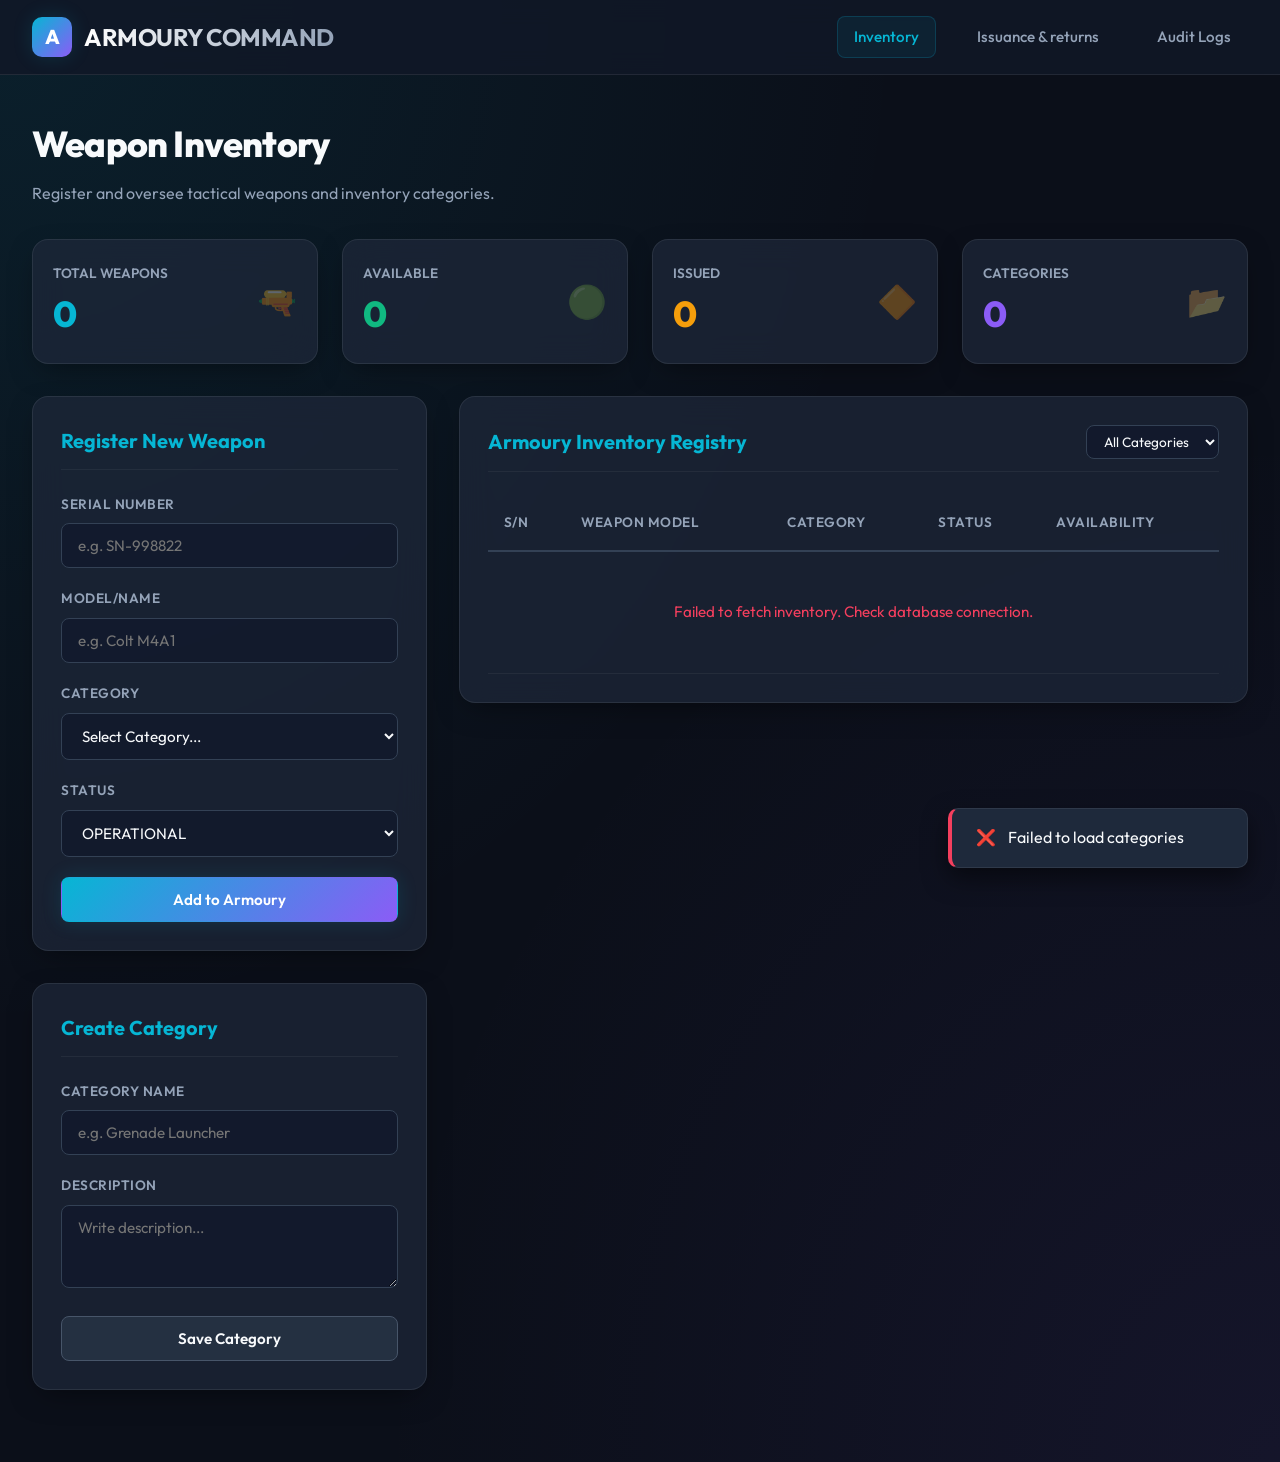
==== target/classes/static/index.html @ dfa246cc "Initial commit" ====
<!DOCTYPE html>
<html lang="en">
<head>
  <meta charset="UTF-8">
  <meta name="viewport" content="width=device-width, initial-scale=1.0">
  <title>Armoury Inventory - Armoury Management System</title>
  <link rel="stylesheet" href="style.css">
</head>
<body>

  <!-- Navigation -->
  <header>
    <div class="nav-container">
      <div class="logo-section">
        <div class="logo-icon">A</div>
        <div class="logo-text">ARMOURY COMMAND</div>
      </div>
      <nav class="nav-links">
        <a href="index.html" class="nav-link active" id="nav-inventory">Inventory</a>
        <a href="issuance.html" class="nav-link" id="nav-issuance">Issuance & returns</a>
        <a href="audit.html" class="nav-link" id="nav-audit">Audit Logs</a>
      </nav>
    </div>
  </header>

  <main>
    <!-- Page Title -->
    <div class="page-title-section">
      <h1 class="page-title">Weapon Inventory</h1>
      <p class="page-subtitle">Register and oversee tactical weapons and inventory categories.</p>
    </div>

    <!-- Overview Counters -->
    <div style="display: grid; grid-template-columns: repeat(auto-fit, minmax(220px, 1fr)); gap: 1.5rem; margin-bottom: 2rem;">
      <div class="glass-card" style="margin-bottom: 0; padding: 1.25rem; display: flex; align-items: center; justify-content: space-between;">
        <div>
          <span style="font-size: 0.85rem; text-transform: uppercase; color: var(--text-muted); font-weight: 600;">Total Weapons</span>
          <h2 id="stat-total" style="font-size: 2.25rem; font-weight: 800; color: var(--accent-cyan);">0</h2>
        </div>
        <div style="font-size: 2rem; opacity: 0.3;">🔫</div>
      </div>
      <div class="glass-card" style="margin-bottom: 0; padding: 1.25rem; display: flex; align-items: center; justify-content: space-between;">
        <div>
          <span style="font-size: 0.85rem; text-transform: uppercase; color: var(--text-muted); font-weight: 600;">Available</span>
          <h2 id="stat-available" style="font-size: 2.25rem; font-weight: 800; color: var(--accent-emerald);">0</h2>
        </div>
        <div style="font-size: 2rem; opacity: 0.3;">🟢</div>
      </div>
      <div class="glass-card" style="margin-bottom: 0; padding: 1.25rem; display: flex; align-items: center; justify-content: space-between;">
        <div>
          <span style="font-size: 0.85rem; text-transform: uppercase; color: var(--text-muted); font-weight: 600;">Issued</span>
          <h2 id="stat-issued" style="font-size: 2.25rem; font-weight: 800; color: var(--accent-amber);">0</h2>
        </div>
        <div style="font-size: 2rem; opacity: 0.3;">🔶</div>
      </div>
      <div class="glass-card" style="margin-bottom: 0; padding: 1.25rem; display: flex; align-items: center; justify-content: space-between;">
        <div>
          <span style="font-size: 0.85rem; text-transform: uppercase; color: var(--text-muted); font-weight: 600;">Categories</span>
          <h2 id="stat-categories" style="font-size: 2.25rem; font-weight: 800; color: var(--accent-purple);">0</h2>
        </div>
        <div style="font-size: 2rem; opacity: 0.3;">📂</div>
      </div>
    </div>

    <!-- Main Grid -->
    <div class="dashboard-grid">
      
      <!-- Sidebar Control Panels -->
      <div class="sidebar-column">
        <!-- Weapon Registration Form -->
        <div class="glass-card">
          <div class="card-header">Register New Weapon</div>
          <form id="form-add-weapon">
            <div class="form-group">
              <label class="form-label">Serial Number</label>
              <input type="text" id="weapon-sn" class="form-control" placeholder="e.g. SN-998822" required>
            </div>
            <div class="form-group">
              <label class="form-label">Model/Name</label>
              <input type="text" id="weapon-name" class="form-control" placeholder="e.g. Colt M4A1" required>
            </div>
            <div class="form-group">
              <label class="form-label">Category</label>
              <select id="weapon-category-select" class="form-control" required>
                <option value="">Select Category...</option>
              </select>
            </div>
            <div class="form-group">
              <label class="form-label">Status</label>
              <select id="weapon-status" class="form-control">
                <option value="OPERATIONAL">OPERATIONAL</option>
                <option value="MAINTENANCE">MAINTENANCE</option>
                <option value="DECOMMISSIONED">DECOMMISSIONED</option>
              </select>
            </div>
            <button type="submit" class="btn btn-primary" id="btn-submit-weapon">Add to Armoury</button>
          </form>
        </div>

        <!-- Category Addition Form -->
        <div class="glass-card">
          <div class="card-header">Create Category</div>
          <form id="form-add-category">
            <div class="form-group">
              <label class="form-label">Category Name</label>
              <input type="text" id="category-name" class="form-control" placeholder="e.g. Grenade Launcher" required>
            </div>
            <div class="form-group">
              <label class="form-label">Description</label>
              <textarea id="category-desc" class="form-control" placeholder="Write description..." rows="3"></textarea>
            </div>
            <button type="submit" class="btn btn-secondary" id="btn-submit-category">Save Category</button>
          </form>
        </div>
      </div>

      <!-- Main Content Column -->
      <div class="main-column">
        <!-- Weapon List Panel -->
        <div class="glass-card">
          <div class="card-header">
            <span>Armoury Inventory Registry</span>
            <div style="display: flex; gap: 0.5rem; align-items: center;">
              <select id="filter-category" class="form-control" style="width: auto; padding: 0.4rem 0.8rem; font-size: 0.85rem;">
                <option value="all">All Categories</option>
              </select>
            </div>
          </div>

          <div class="table-container">
            <table id="table-weapons">
              <thead>
                <tr>
                  <th>S/N</th>
                  <th>Weapon Model</th>
                  <th>Category</th>
                  <th>Status</th>
                  <th>Availability</th>
                </tr>
              </thead>
              <tbody id="weapons-list-body">
                <tr>
                  <td colspan="5" class="empty-state">Loading inventory...</td>
                </tr>
              </tbody>
            </table>
          </div>
        </div>
      </div>

    </div>
  </main>

  <!-- Toast Container -->
  <div class="toast-container" id="toast-container"></div>

  <!-- Script Logic -->
  <script>
    const API_URL = '';

    // Elements
    const formAddWeapon = document.getElementById('form-add-weapon');
    const formAddCategory = document.getElementById('form-add-category');
    const categorySelect = document.getElementById('weapon-category-select');
    const filterCategory = document.getElementById('filter-category');
    const weaponsBody = document.getElementById('weapons-list-body');

    // Stats Elements
    const statTotal = document.getElementById('stat-total');
    const statAvailable = document.getElementById('stat-available');
    const statIssued = document.getElementById('stat-issued');
    const statCategories = document.getElementById('stat-categories');

    // Init Page
    document.addEventListener('DOMContentLoaded', () => {
      loadCategories();
      loadWeapons();
    });

    // Show Toast Alert
    function showToast(message, type = 'success') {
      const container = document.getElementById('toast-container');
      const toast = document.createElement('div');
      toast.className = `toast toast-${type}`;
      toast.innerHTML = `
        <span>${type === 'success' ? '✔' : '❌'}</span>
        <span>${message}</span>
      `;
      container.appendChild(toast);
      setTimeout(() => {
        toast.style.opacity = '0';
        toast.style.transform = 'translateY(20px)';
        setTimeout(() => toast.remove(), 300);
      }, 4000);
    }

    // Load Categories from Backend
    function loadCategories() {
      fetch(`${API_URL}/api/categories`)
        .then(res => res.json())
        .then(data => {
          statCategories.textContent = data.length;
          
          // Clear and refill select options
          categorySelect.innerHTML = '<option value="">Select Category...</option>';
          filterCategory.innerHTML = '<option value="all">All Categories</option>';

          data.forEach(cat => {
            const opt1 = document.createElement('option');
            opt1.value = cat.id;
            opt1.textContent = cat.name;
            categorySelect.appendChild(opt1);

            const opt2 = document.createElement('option');
            opt2.value = cat.id;
            opt2.textContent = cat.name;
            filterCategory.appendChild(opt2);
          });
        })
        .catch(err => {
          console.error(err);
          showToast('Failed to load categories', 'error');
        });
    }

    // Load Weapons
    function loadWeapons(categoryId = 'all') {
      let url = `${API_URL}/api/weapons`;
      if (categoryId !== 'all') {
        url = `${API_URL}/api/weapons/category/${categoryId}`;
      }

      fetch(url)
        .then(res => res.json())
        .then(data => {
          renderWeaponsTable(data);
          updateInventoryStats(data);
        })
        .catch(err => {
          console.error(err);
          weaponsBody.innerHTML = `<tr><td colspan="5" class="empty-state" style="color: var(--accent-rose)">Failed to fetch inventory. Check database connection.</td></tr>`;
        });
    }

    // Render Table
    function renderWeaponsTable(weapons) {
      weaponsBody.innerHTML = '';
      if (weapons.length === 0) {
        weaponsBody.innerHTML = `<tr><td colspan="5" class="empty-state">No weapons in register. Add one to start.</td></tr>`;
        return;
      }

      weapons.forEach(w => {
        const tr = document.createElement('tr');
        tr.innerHTML = `
          <td style="font-weight: 600; font-family: monospace; color: var(--accent-cyan);">${w.serialNumber}</td>
          <td style="font-weight: 500;">${w.name}</td>
          <td><span class="badge" style="background: rgba(139, 92, 246, 0.08); color: var(--accent-purple); border: 1px solid rgba(139, 92, 246, 0.15);">${w.category.name}</span></td>
          <td><span class="badge ${w.status === 'OPERATIONAL' ? 'badge-available' : 'badge-danger'}">${w.status}</span></td>
          <td>
            <span class="badge ${w.available ? 'badge-available' : 'badge-issued'}">
              ${w.available ? 'Available' : 'Issued'}
            </span>
          </td>
        `;
        weaponsBody.appendChild(tr);
      });
    }

    // Update Counter Stats
    function updateInventoryStats(weapons) {
      statTotal.textContent = weapons.length;
      const availCount = weapons.filter(w => w.available).length;
      statAvailable.textContent = availCount;
      statIssued.textContent = weapons.length - availCount;
    }

    // Handle Form Add Category
    formAddCategory.addEventListener('submit', (e) => {
      e.preventDefault();
      const catName = document.getElementById('category-name').value.trim();
      const catDesc = document.getElementById('category-desc').value.trim();

      fetch(`${API_URL}/api/categories`, {
        method: 'POST',
        headers: { 'Content-Type': 'application/json' },
        body: JSON.stringify({ name: catName, description: catDesc })
      })
      .then(res => {
        if (!res.ok) throw new Error('Failed to create category');
        return res.json();
      })
      .then(data => {
        showToast(`Category "${data.name}" added successfully`);
        formAddCategory.reset();
        loadCategories();
      })
      .catch(err => {
        console.error(err);
        showToast('Error: Category already exists or invalid data', 'error');
      });
    });

    // Handle Form Add Weapon
    formAddWeapon.addEventListener('submit', (e) => {
      e.preventDefault();
      const sn = document.getElementById('weapon-sn').value.trim();
      const name = document.getElementById('weapon-name').value.trim();
      const categoryId = document.getElementById('weapon-category-select').value;
      const status = document.getElementById('weapon-status').value;

      fetch(`${API_URL}/api/weapons`, {
        method: 'POST',
        headers: { 'Content-Type': 'application/json' },
        body: JSON.stringify({ serialNumber: sn, name, categoryId: parseInt(categoryId), status })
      })
      .then(res => {
        if (!res.ok) throw new Error('Failed to add weapon');
        return res.json();
      })
      .then(data => {
        showToast(`Weapon "${data.name}" registered successfully`);
        formAddWeapon.reset();
        loadWeapons(filterCategory.value);
      })
      .catch(err => {
        console.error(err);
        showToast('Error: Serial number must be unique', 'error');
      });
    });

    // Filter Change
    filterCategory.addEventListener('change', () => {
      loadWeapons(filterCategory.value);
    });
  </script>
</body>
</html>
---- target/classes/static/style.css ----
@import url('https://fonts.googleapis.com/css2?family=Outfit:wght@300;400;500;600;700;800&display=swap');

:root {
  --bg-primary: #0b0f19;
  --bg-secondary: #111827;
  --card-bg: rgba(30, 41, 59, 0.7);
  --card-border: rgba(255, 255, 255, 0.08);
  --text-main: #f8fafc;
  --text-muted: #94a3b8;
  --accent-cyan: #06b6d4;
  --accent-emerald: #10b981;
  --accent-amber: #f59e0b;
  --accent-rose: #f43f5e;
  --accent-purple: #8b5cf6;
  --transition-smooth: all 0.3s cubic-bezier(0.4, 0, 0.2, 1);
  --font-main: 'Outfit', sans-serif;
  --shadow-glow: 0 0 20px rgba(6, 182, 212, 0.15);
}

/* Reset & Scrollbar */
* {
  margin: 0;
  padding: 0;
  box-sizing: border-box;
}

body {
  background-color: var(--bg-primary);
  background-image: 
    radial-gradient(at 0% 0%, rgba(6, 182, 212, 0.1) 0px, transparent 50%),
    radial-gradient(at 100% 100%, rgba(139, 92, 246, 0.08) 0px, transparent 50%);
  color: var(--text-main);
  font-family: var(--font-main);
  min-height: 100vh;
  line-height: 1.6;
  overflow-x: hidden;
}

::-webkit-scrollbar {
  width: 8px;
  height: 8px;
}
::-webkit-scrollbar-track {
  background: var(--bg-primary);
}
::-webkit-scrollbar-thumb {
  background: #334155;
  border-radius: 4px;
}
::-webkit-scrollbar-thumb:hover {
  background: var(--accent-cyan);
}

/* Layout */
header {
  background: rgba(17, 24, 39, 0.85);
  backdrop-filter: blur(12px);
  border-bottom: 1px solid var(--card-border);
  position: sticky;
  top: 0;
  z-index: 100;
  padding: 1rem 2rem;
}

.nav-container {
  max-width: 1400px;
  margin: 0 auto;
  display: flex;
  justify-content: space-between;
  align-items: center;
}

.logo-section {
  display: flex;
  align-items: center;
  gap: 0.75rem;
}

.logo-icon {
  width: 40px;
  height: 40px;
  background: linear-gradient(135deg, var(--accent-cyan), var(--accent-purple));
  border-radius: 10px;
  display: flex;
  align-items: center;
  justify-content: center;
  font-weight: 800;
  font-size: 1.25rem;
  color: #fff;
  box-shadow: var(--shadow-glow);
}

.logo-text {
  font-size: 1.5rem;
  font-weight: 700;
  letter-spacing: -0.5px;
  background: linear-gradient(to right, #fff, var(--text-muted));
  -webkit-background-clip: text;
  -webkit-text-fill-color: transparent;
}

.nav-links {
  display: flex;
  gap: 1.5rem;
}

.nav-link {
  color: var(--text-muted);
  text-decoration: none;
  font-weight: 500;
  font-size: 0.95rem;
  padding: 0.5rem 1rem;
  border-radius: 8px;
  transition: var(--transition-smooth);
  border: 1px solid transparent;
}

.nav-link:hover {
  color: var(--accent-cyan);
  background: rgba(6, 182, 212, 0.05);
}

.nav-link.active {
  color: var(--accent-cyan);
  background: rgba(6, 182, 212, 0.08);
  border-color: rgba(6, 182, 212, 0.2);
}

main {
  max-width: 1400px;
  margin: 2.5rem auto;
  padding: 0 2rem;
}

.page-title-section {
  margin-bottom: 2rem;
}

.page-title {
  font-size: 2.25rem;
  font-weight: 800;
  letter-spacing: -0.8px;
  margin-bottom: 0.5rem;
}

.page-subtitle {
  color: var(--text-muted);
  font-size: 1rem;
}

/* Dashboard Grid Layout */
.dashboard-grid {
  display: grid;
  grid-template-columns: 1fr 2fr;
  gap: 2rem;
  align-items: start;
}

@media (max-width: 1024px) {
  .dashboard-grid {
    grid-template-columns: 1fr;
  }
}

/* Cards & Glassmorphism */
.glass-card {
  background: var(--card-bg);
  backdrop-filter: blur(16px);
  border: 1px solid var(--card-border);
  border-radius: 16px;
  padding: 1.75rem;
  box-shadow: 0 10px 30px -10px rgba(0, 0, 0, 0.5);
  margin-bottom: 2rem;
  transition: var(--transition-smooth);
}

.glass-card:hover {
  border-color: rgba(255, 255, 255, 0.12);
  box-shadow: 0 12px 35px -8px rgba(0, 0, 0, 0.6);
}

.card-header {
  font-size: 1.25rem;
  font-weight: 700;
  margin-bottom: 1.5rem;
  display: flex;
  justify-content: space-between;
  align-items: center;
  border-bottom: 1px solid rgba(255, 255, 255, 0.05);
  padding-bottom: 0.75rem;
  color: var(--accent-cyan);
}

/* Forms */
.form-group {
  margin-bottom: 1.25rem;
}

.form-label {
  display: block;
  font-size: 0.85rem;
  font-weight: 600;
  color: var(--text-muted);
  margin-bottom: 0.5rem;
  text-transform: uppercase;
  letter-spacing: 0.5px;
}

.form-control {
  width: 100%;
  padding: 0.75rem 1rem;
  background: rgba(15, 23, 42, 0.6);
  border: 1px solid #334155;
  border-radius: 8px;
  color: var(--text-main);
  font-family: var(--font-main);
  font-size: 0.95rem;
  transition: var(--transition-smooth);
}

.form-control:focus {
  outline: none;
  border-color: var(--accent-cyan);
  box-shadow: 0 0 12px rgba(6, 182, 212, 0.25);
  background: rgba(15, 23, 42, 0.9);
}

/* Buttons */
.btn {
  display: inline-flex;
  align-items: center;
  justify-content: center;
  padding: 0.75rem 1.5rem;
  font-weight: 600;
  font-size: 0.95rem;
  border-radius: 8px;
  border: 1px solid transparent;
  cursor: pointer;
  font-family: var(--font-main);
  transition: var(--transition-smooth);
  width: 100%;
  gap: 0.5rem;
}

.btn-primary {
  background: linear-gradient(135deg, var(--accent-cyan), var(--accent-purple));
  color: #fff;
  box-shadow: var(--shadow-glow);
}

.btn-primary:hover {
  filter: brightness(1.1);
  transform: translateY(-2px);
}

.btn-secondary {
  background: rgba(51, 65, 85, 0.5);
  border-color: #475569;
  color: var(--text-main);
}

.btn-secondary:hover {
  background: rgba(51, 65, 85, 0.8);
  border-color: #64748b;
  transform: translateY(-2px);
}

/* Tables */
.table-container {
  overflow-x: auto;
  width: 100%;
}

table {
  width: 100%;
  border-collapse: collapse;
  text-align: left;
  font-size: 0.95rem;
}

th {
  padding: 1rem;
  font-weight: 600;
  color: var(--text-muted);
  border-bottom: 2px solid #334155;
  font-size: 0.85rem;
  text-transform: uppercase;
  letter-spacing: 0.5px;
}

td {
  padding: 1rem;
  border-bottom: 1px solid rgba(255, 255, 255, 0.05);
  color: #e2e8f0;
}

tr {
  transition: var(--transition-smooth);
}

tr:hover td {
  background: rgba(255, 255, 255, 0.02);
  color: #fff;
}

/* Status Badges */
.badge {
  display: inline-flex;
  align-items: center;
  padding: 0.25rem 0.6rem;
  font-size: 0.75rem;
  font-weight: 700;
  border-radius: 30px;
  text-transform: uppercase;
  letter-spacing: 0.5px;
}

.badge-available {
  background: rgba(16, 185, 129, 0.12);
  color: var(--accent-emerald);
  border: 1px solid rgba(16, 185, 129, 0.2);
}

.badge-issued {
  background: rgba(245, 158, 11, 0.12);
  color: var(--accent-amber);
  border: 1px solid rgba(245, 158, 11, 0.2);
}

.badge-danger {
  background: rgba(244, 63, 94, 0.12);
  color: var(--accent-rose);
  border: 1px solid rgba(244, 63, 94, 0.2);
}

/* Notifications Box */
.notification-feed {
  max-height: 350px;
  overflow-y: auto;
  padding-right: 0.5rem;
}

.notification-item {
  background: rgba(15, 23, 42, 0.4);
  border-left: 3px solid var(--accent-cyan);
  padding: 1rem;
  border-radius: 0 8px 8px 0;
  margin-bottom: 0.75rem;
  position: relative;
  transition: var(--transition-smooth);
}

.notification-item.read {
  border-left-color: #475569;
  opacity: 0.6;
}

.notification-text {
  font-size: 0.9rem;
  margin-bottom: 0.25rem;
}

.notification-time {
  font-size: 0.75rem;
  color: var(--text-muted);
}

/* Toast Notifications */
.toast-container {
  position: fixed;
  bottom: 2rem;
  right: 2rem;
  z-index: 1000;
  display: flex;
  flex-direction: column;
  gap: 0.75rem;
}

.toast {
  background: #1e293b;
  border: 1px solid var(--card-border);
  color: var(--text-main);
  padding: 1rem 1.5rem;
  border-radius: 10px;
  box-shadow: 0 10px 25px rgba(0,0,0,0.5);
  display: flex;
  align-items: center;
  gap: 0.75rem;
  animation: slideIn 0.3s ease-out;
  min-width: 300px;
}

.toast-success { border-left: 4px solid var(--accent-emerald); }
.toast-error { border-left: 4px solid var(--accent-rose); }

@keyframes slideIn {
  from { transform: translateX(100%); opacity: 0; }
  to { transform: translateX(0); opacity: 1; }
}

/* Empty State */
.empty-state {
  text-align: center;
  padding: 3rem 1.5rem;
  color: var(--text-muted);
}

.empty-state-icon {
  font-size: 3rem;
  margin-bottom: 1rem;
  color: rgba(255, 255, 255, 0.05);
}

/* Search bar and Filters */
.search-filter-bar {
  display: flex;
  gap: 1rem;
  margin-bottom: 1.5rem;
}

.search-input {
  flex: 1;
}

/* Audit log visual enhancement */
.audit-row-create { border-left: 3px solid var(--accent-emerald); }
.audit-row-issue { border-left: 3px solid var(--accent-cyan); }
.audit-row-return { border-left: 3px solid var(--accent-purple); }
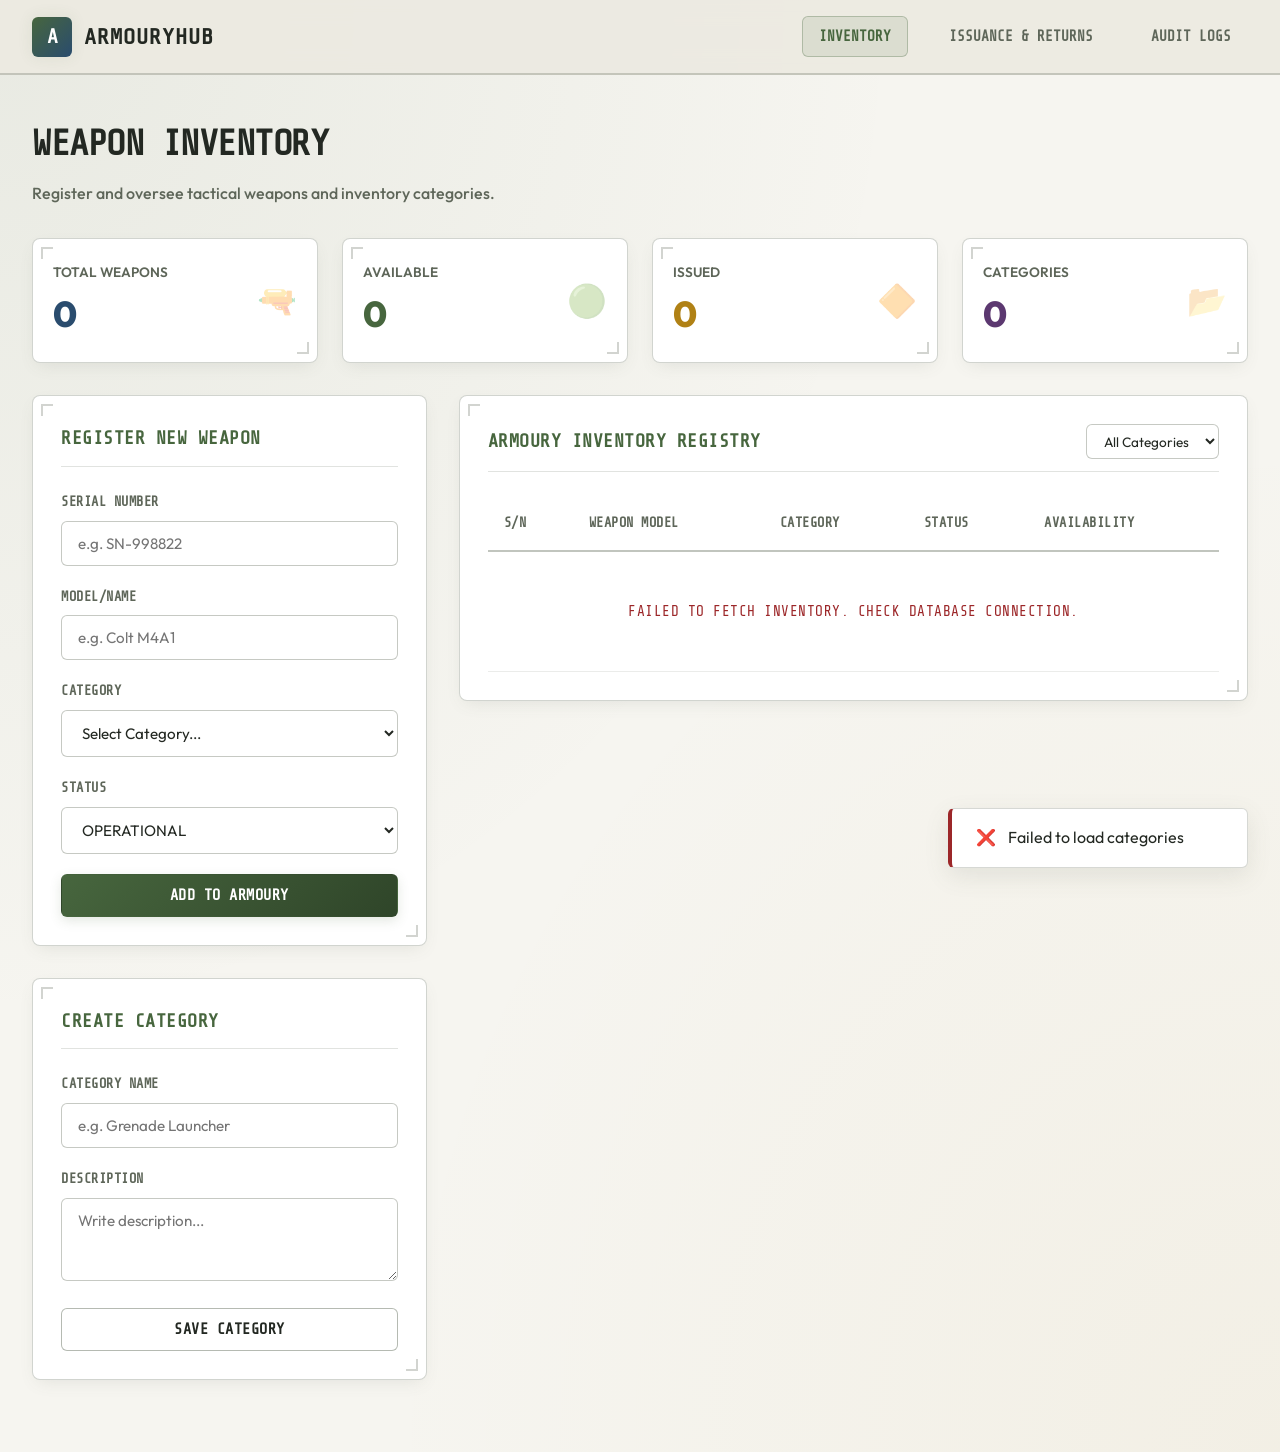
==== commit 2b08d28e: "named changed" ====
--- a/target/classes/static/index.html
+++ b/target/classes/static/index.html
@@ -3,7 +3,7 @@
 <head>
   <meta charset="UTF-8">
   <meta name="viewport" content="width=device-width, initial-scale=1.0">
-  <title>Armoury Inventory - Armoury Management System</title>
+  <title>ArmouryHub Inventory - ArmouryHub</title>
   <link rel="stylesheet" href="style.css">
 </head>
 <body>
@@ -13,7 +13,7 @@
     <div class="nav-container">
       <div class="logo-section">
         <div class="logo-icon">A</div>
-        <div class="logo-text">ARMOURY COMMAND</div>
+        <div class="logo-text">ARMOURYHUB</div>
       </div>
       <nav class="nav-links">
         <a href="index.html" class="nav-link active" id="nav-inventory">Inventory</a>
--- a/target/classes/static/style.css
+++ b/target/classes/static/style.css
@@ -1,20 +1,21 @@
-@import url('https://fonts.googleapis.com/css2?family=Outfit:wght@300;400;500;600;700;800&display=swap');
+@import url('https://fonts.googleapis.com/css2?family=Outfit:wght@300;400;500;600;700;800&family=Share+Tech+Mono&display=swap');
 
 :root {
-  --bg-primary: #0b0f19;
-  --bg-secondary: #111827;
-  --card-bg: rgba(30, 41, 59, 0.7);
-  --card-border: rgba(255, 255, 255, 0.08);
-  --text-main: #f8fafc;
-  --text-muted: #94a3b8;
-  --accent-cyan: #06b6d4;
-  --accent-emerald: #10b981;
-  --accent-amber: #f59e0b;
-  --accent-rose: #f43f5e;
-  --accent-purple: #8b5cf6;
-  --transition-smooth: all 0.3s cubic-bezier(0.4, 0, 0.2, 1);
+  --bg-primary: #f6f5f0;
+  --bg-secondary: #eceae1;
+  --card-bg: #ffffff;
+  --card-border: rgba(92, 102, 85, 0.28);
+  --text-main: #232822;
+  --text-muted: #5e6659;
+  --accent-cyan: #2a4c6e; /* Tactical Air Force Blue */
+  --accent-emerald: #47663e; /* Olive Drab Army Green */
+  --accent-amber: #b08115; /* Coyote Tan / Hazard Amber */
+  --accent-rose: #9c2729; /* Warning hazard red */
+  --accent-purple: #5c3870; /* Special ops dark purple */
+  --transition-smooth: all 0.25s cubic-bezier(0.4, 0, 0.2, 1);
   --font-main: 'Outfit', sans-serif;
-  --shadow-glow: 0 0 20px rgba(6, 182, 212, 0.15);
+  --font-tactical: 'Share Tech Mono', monospace;
+  --shadow-glow: 0 0 15px rgba(71, 102, 62, 0.1);
 }
 
 /* Reset & Scrollbar */
@@ -27,8 +28,8 @@
 body {
   background-color: var(--bg-primary);
   background-image: 
-    radial-gradient(at 0% 0%, rgba(6, 182, 212, 0.1) 0px, transparent 50%),
-    radial-gradient(at 100% 100%, rgba(139, 92, 246, 0.08) 0px, transparent 50%);
+    radial-gradient(at 0% 0%, rgba(71, 102, 62, 0.08) 0px, transparent 50%),
+    radial-gradient(at 100% 100%, rgba(176, 129, 21, 0.05) 0px, transparent 50%);
   color: var(--text-main);
   font-family: var(--font-main);
   min-height: 100vh;
@@ -44,18 +45,18 @@
   background: var(--bg-primary);
 }
 ::-webkit-scrollbar-thumb {
-  background: #334155;
+  background: rgba(92, 102, 85, 0.3);
   border-radius: 4px;
 }
 ::-webkit-scrollbar-thumb:hover {
-  background: var(--accent-cyan);
+  background: var(--accent-emerald);
 }
 
 /* Layout */
 header {
-  background: rgba(17, 24, 39, 0.85);
+  background: rgba(236, 234, 225, 0.92);
   backdrop-filter: blur(12px);
-  border-bottom: 1px solid var(--card-border);
+  border-bottom: 2px solid var(--card-border);
   position: sticky;
   top: 0;
   z-index: 100;
@@ -79,24 +80,24 @@
 .logo-icon {
   width: 40px;
   height: 40px;
-  background: linear-gradient(135deg, var(--accent-cyan), var(--accent-purple));
-  border-radius: 10px;
+  background: linear-gradient(135deg, var(--accent-emerald), var(--accent-cyan));
+  border-radius: 6px;
   display: flex;
   align-items: center;
   justify-content: center;
   font-weight: 800;
   font-size: 1.25rem;
+  font-family: var(--font-tactical);
   color: #fff;
   box-shadow: var(--shadow-glow);
 }
 
 .logo-text {
-  font-size: 1.5rem;
+  font-size: 1.4rem;
   font-weight: 700;
-  letter-spacing: -0.5px;
-  background: linear-gradient(to right, #fff, var(--text-muted));
-  -webkit-background-clip: text;
-  -webkit-text-fill-color: transparent;
+  font-family: var(--font-tactical);
+  letter-spacing: 1px;
+  color: var(--text-main);
 }
 
 .nav-links {
@@ -107,23 +108,25 @@
 .nav-link {
   color: var(--text-muted);
   text-decoration: none;
-  font-weight: 500;
-  font-size: 0.95rem;
+  font-weight: 600;
+  font-size: 0.9rem;
+  font-family: var(--font-tactical);
   padding: 0.5rem 1rem;
-  border-radius: 8px;
+  border-radius: 6px;
   transition: var(--transition-smooth);
   border: 1px solid transparent;
+  text-transform: uppercase;
 }
 
 .nav-link:hover {
-  color: var(--accent-cyan);
-  background: rgba(6, 182, 212, 0.05);
+  color: var(--accent-emerald);
+  background: rgba(71, 102, 62, 0.06);
 }
 
 .nav-link.active {
-  color: var(--accent-cyan);
-  background: rgba(6, 182, 212, 0.08);
-  border-color: rgba(6, 182, 212, 0.2);
+  color: var(--accent-emerald);
+  background: rgba(71, 102, 62, 0.1);
+  border-color: rgba(71, 102, 62, 0.3);
 }
 
 main {
@@ -139,13 +142,17 @@
 .page-title {
   font-size: 2.25rem;
   font-weight: 800;
-  letter-spacing: -0.8px;
+  font-family: var(--font-tactical);
+  text-transform: uppercase;
+  letter-spacing: -0.5px;
   margin-bottom: 0.5rem;
+  color: var(--text-main);
 }
 
 .page-subtitle {
   color: var(--text-muted);
   font-size: 1rem;
+  font-weight: 500;
 }
 
 /* Dashboard Grid Layout */
@@ -162,33 +169,61 @@
   }
 }
 
-/* Cards & Glassmorphism */
+/* Cards & Glassmorphism (Re-coded as tactical cards) */
 .glass-card {
   background: var(--card-bg);
-  backdrop-filter: blur(16px);
   border: 1px solid var(--card-border);
-  border-radius: 16px;
+  border-radius: 8px;
   padding: 1.75rem;
-  box-shadow: 0 10px 30px -10px rgba(0, 0, 0, 0.5);
+  box-shadow: 0 6px 18px -6px rgba(92, 102, 85, 0.15);
   margin-bottom: 2rem;
   transition: var(--transition-smooth);
+  position: relative;
+}
+
+/* HUD corner-accent frames for military styling */
+.glass-card::before {
+  content: '';
+  position: absolute;
+  top: 8px;
+  left: 8px;
+  width: 10px;
+  height: 10px;
+  border-top: 2px solid var(--card-border);
+  border-left: 2px solid var(--card-border);
+  pointer-events: none;
+}
+
+.glass-card::after {
+  content: '';
+  position: absolute;
+  bottom: 8px;
+  right: 8px;
+  width: 10px;
+  height: 10px;
+  border-bottom: 2px solid var(--card-border);
+  border-right: 2px solid var(--card-border);
+  pointer-events: none;
 }
 
 .glass-card:hover {
-  border-color: rgba(255, 255, 255, 0.12);
-  box-shadow: 0 12px 35px -8px rgba(0, 0, 0, 0.6);
+  border-color: rgba(92, 102, 85, 0.45);
+  box-shadow: 0 10px 25px -5px rgba(92, 102, 85, 0.22);
 }
 
 .card-header {
-  font-size: 1.25rem;
+  font-size: 1.15rem;
   font-weight: 700;
+  font-family: var(--font-tactical);
+  text-transform: uppercase;
+  letter-spacing: 0.5px;
   margin-bottom: 1.5rem;
   display: flex;
   justify-content: space-between;
   align-items: center;
-  border-bottom: 1px solid rgba(255, 255, 255, 0.05);
+  border-bottom: 1px solid rgba(92, 102, 85, 0.18);
   padding-bottom: 0.75rem;
-  color: var(--accent-cyan);
+  color: var(--accent-emerald);
 }
 
 /* Forms */
@@ -199,7 +234,8 @@
 .form-label {
   display: block;
   font-size: 0.85rem;
-  font-weight: 600;
+  font-weight: 700;
+  font-family: var(--font-tactical);
   color: var(--text-muted);
   margin-bottom: 0.5rem;
   text-transform: uppercase;
@@ -209,9 +245,9 @@
 .form-control {
   width: 100%;
   padding: 0.75rem 1rem;
-  background: rgba(15, 23, 42, 0.6);
-  border: 1px solid #334155;
-  border-radius: 8px;
+  background: #ffffff;
+  border: 1.5px solid rgba(92, 102, 85, 0.35);
+  border-radius: 6px;
   color: var(--text-main);
   font-family: var(--font-main);
   font-size: 0.95rem;
@@ -220,9 +256,9 @@
 
 .form-control:focus {
   outline: none;
-  border-color: var(--accent-cyan);
-  box-shadow: 0 0 12px rgba(6, 182, 212, 0.25);
-  background: rgba(15, 23, 42, 0.9);
+  border-color: var(--accent-emerald);
+  box-shadow: 0 0 0 3px rgba(71, 102, 62, 0.15);
+  background: #ffffff;
 }
 
 /* Buttons */
@@ -233,36 +269,41 @@
   padding: 0.75rem 1.5rem;
   font-weight: 600;
   font-size: 0.95rem;
-  border-radius: 8px;
+  border-radius: 6px;
   border: 1px solid transparent;
   cursor: pointer;
-  font-family: var(--font-main);
+  font-family: var(--font-tactical);
   transition: var(--transition-smooth);
   width: 100%;
   gap: 0.5rem;
 }
 
 .btn-primary {
-  background: linear-gradient(135deg, var(--accent-cyan), var(--accent-purple));
+  background: linear-gradient(135deg, var(--accent-emerald), #2f4529);
   color: #fff;
-  box-shadow: var(--shadow-glow);
+  text-transform: uppercase;
+  letter-spacing: 0.5px;
+  box-shadow: 0 4px 12px rgba(71, 102, 62, 0.15);
 }
 
 .btn-primary:hover {
   filter: brightness(1.1);
-  transform: translateY(-2px);
+  transform: translateY(-1px);
+  box-shadow: 0 6px 16px rgba(71, 102, 62, 0.25);
 }
 
 .btn-secondary {
-  background: rgba(51, 65, 85, 0.5);
-  border-color: #475569;
-  color: var(--text-main);
+  background: #ffffff;
+  border: 1.5px solid rgba(92, 102, 85, 0.45);
+  color: var(--text-main);
+  text-transform: uppercase;
+  letter-spacing: 0.5px;
 }
 
 .btn-secondary:hover {
-  background: rgba(51, 65, 85, 0.8);
-  border-color: #64748b;
-  transform: translateY(-2px);
+  background: rgba(92, 102, 85, 0.08);
+  border-color: rgba(92, 102, 85, 0.7);
+  transform: translateY(-1px);
 }
 
 /* Tables */
@@ -280,9 +321,10 @@
 
 th {
   padding: 1rem;
-  font-weight: 600;
-  color: var(--text-muted);
-  border-bottom: 2px solid #334155;
+  font-weight: 700;
+  font-family: var(--font-tactical);
+  color: var(--text-muted);
+  border-bottom: 2px solid rgba(92, 102, 85, 0.38);
   font-size: 0.85rem;
   text-transform: uppercase;
   letter-spacing: 0.5px;
@@ -290,8 +332,8 @@
 
 td {
   padding: 1rem;
-  border-bottom: 1px solid rgba(255, 255, 255, 0.05);
-  color: #e2e8f0;
+  border-bottom: 1px solid rgba(92, 102, 85, 0.12);
+  color: var(--text-main);
 }
 
 tr {
@@ -299,8 +341,7 @@
 }
 
 tr:hover td {
-  background: rgba(255, 255, 255, 0.02);
-  color: #fff;
+  background: rgba(71, 102, 62, 0.04);
 }
 
 /* Status Badges */
@@ -310,27 +351,28 @@
   padding: 0.25rem 0.6rem;
   font-size: 0.75rem;
   font-weight: 700;
-  border-radius: 30px;
+  font-family: var(--font-tactical);
+  border-radius: 4px;
   text-transform: uppercase;
   letter-spacing: 0.5px;
 }
 
 .badge-available {
-  background: rgba(16, 185, 129, 0.12);
+  background: rgba(71, 102, 62, 0.12);
   color: var(--accent-emerald);
-  border: 1px solid rgba(16, 185, 129, 0.2);
+  border: 1px solid rgba(71, 102, 62, 0.25);
 }
 
 .badge-issued {
-  background: rgba(245, 158, 11, 0.12);
+  background: rgba(176, 129, 21, 0.12);
   color: var(--accent-amber);
-  border: 1px solid rgba(245, 158, 11, 0.2);
+  border: 1px solid rgba(176, 129, 21, 0.25);
 }
 
 .badge-danger {
-  background: rgba(244, 63, 94, 0.12);
+  background: rgba(156, 39, 41, 0.1);
   color: var(--accent-rose);
-  border: 1px solid rgba(244, 63, 94, 0.2);
+  border: 1px solid rgba(156, 39, 41, 0.25);
 }
 
 /* Notifications Box */
@@ -341,23 +383,26 @@
 }
 
 .notification-item {
-  background: rgba(15, 23, 42, 0.4);
-  border-left: 3px solid var(--accent-cyan);
+  background: #ffffff;
+  border: 1px solid rgba(92, 102, 85, 0.15);
+  border-left: 4px solid var(--accent-emerald);
   padding: 1rem;
-  border-radius: 0 8px 8px 0;
+  border-radius: 4px;
   margin-bottom: 0.75rem;
   position: relative;
   transition: var(--transition-smooth);
+  box-shadow: 0 2px 8px rgba(92, 102, 85, 0.05);
 }
 
 .notification-item.read {
-  border-left-color: #475569;
-  opacity: 0.6;
+  border-left-color: rgba(92, 102, 85, 0.4);
+  opacity: 0.7;
 }
 
 .notification-text {
   font-size: 0.9rem;
   margin-bottom: 0.25rem;
+  font-weight: 500;
 }
 
 .notification-time {
@@ -377,12 +422,12 @@
 }
 
 .toast {
-  background: #1e293b;
-  border: 1px solid var(--card-border);
+  background: #ffffff;
+  border: 1px solid rgba(92, 102, 85, 0.25);
   color: var(--text-main);
   padding: 1rem 1.5rem;
-  border-radius: 10px;
-  box-shadow: 0 10px 25px rgba(0,0,0,0.5);
+  border-radius: 6px;
+  box-shadow: 0 8px 25px rgba(92, 102, 85, 0.12);
   display: flex;
   align-items: center;
   gap: 0.75rem;
@@ -403,12 +448,16 @@
   text-align: center;
   padding: 3rem 1.5rem;
   color: var(--text-muted);
+  font-family: var(--font-tactical);
+  text-transform: uppercase;
+  font-size: 0.9rem;
+  letter-spacing: 0.5px;
 }
 
 .empty-state-icon {
   font-size: 3rem;
   margin-bottom: 1rem;
-  color: rgba(255, 255, 255, 0.05);
+  color: rgba(92, 102, 85, 0.15);
 }
 
 /* Search bar and Filters */
@@ -423,6 +472,6 @@
 }
 
 /* Audit log visual enhancement */
-.audit-row-create { border-left: 3px solid var(--accent-emerald); }
-.audit-row-issue { border-left: 3px solid var(--accent-cyan); }
-.audit-row-return { border-left: 3px solid var(--accent-purple); }
+.audit-row-create { border-left: 4px solid var(--accent-emerald) !important; }
+.audit-row-issue { border-left: 4px solid var(--accent-cyan) !important; }
+.audit-row-return { border-left: 4px solid var(--accent-purple) !important; }
